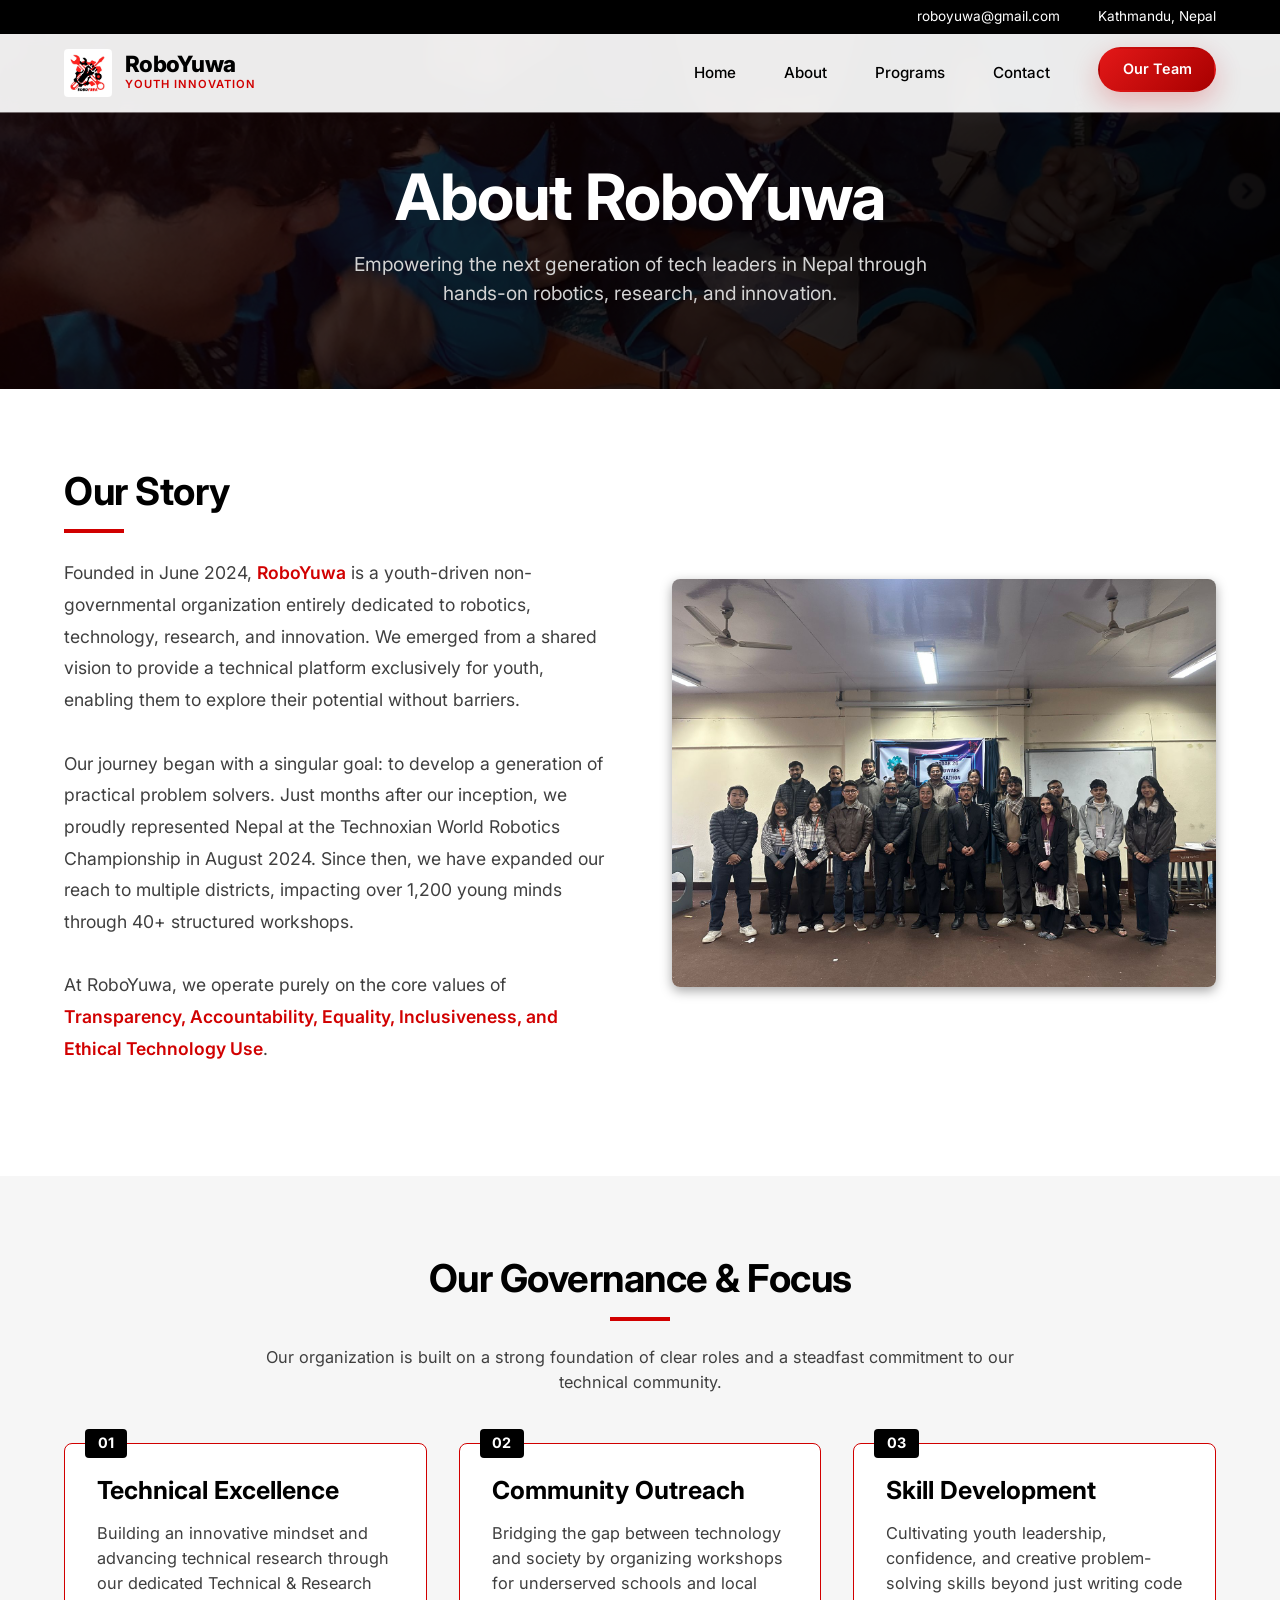
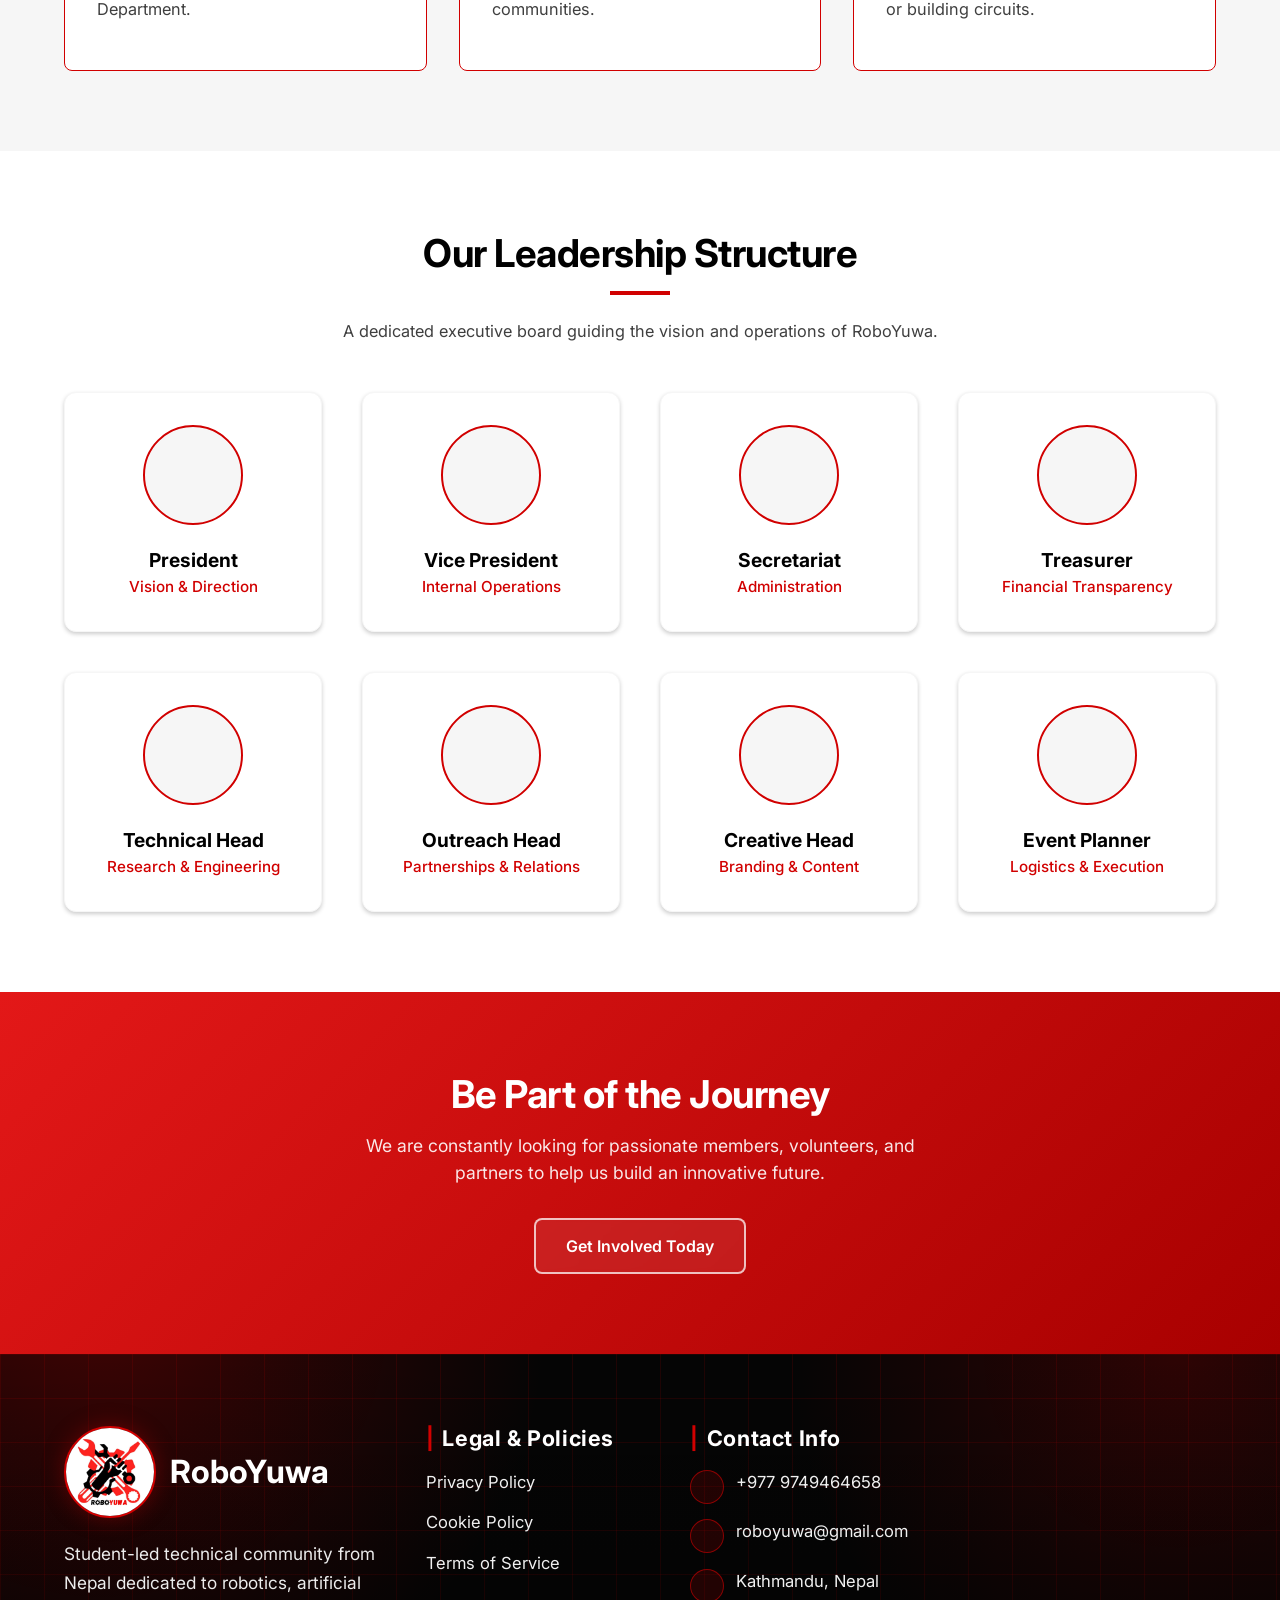
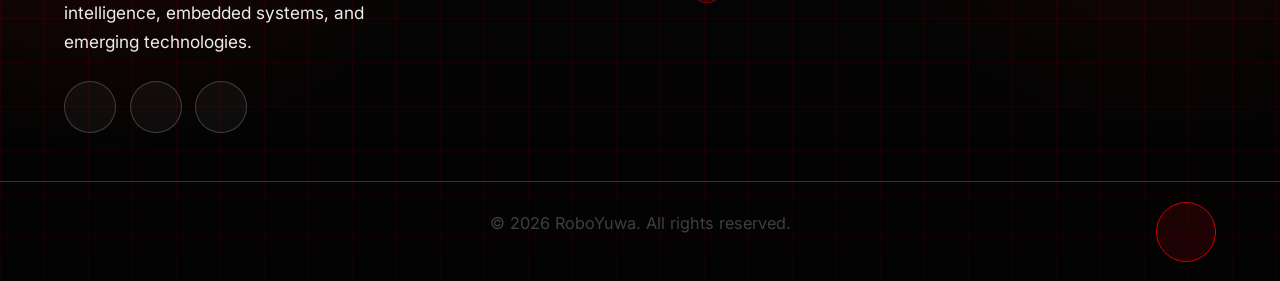
==== about.html @ 0939e1fc "fix: replace Font Awesome icons with appropriate styles across multiple HTML files" ====
<!DOCTYPE html>
<html lang="en">
<head>
    <meta charset="UTF-8">
    <meta name="viewport" content="width=device-width, initial-scale=1.0">
    <title>About Us | RoboYuwa | Empowering Youth Through Innovation</title>
    <meta name="description" content="Learn more about RoboYuwa, a youth-driven NGO focused on robotics, technology, research, and innovation. Discover our mission, vision, history, and the team driving change.">
    <link rel="stylesheet" href="css/style.css">
    <link rel="preconnect" href="https://fonts.googleapis.com">
    <link rel="preconnect" href="https://fonts.gstatic.com" crossorigin>
    <link href="https://fonts.googleapis.com/css2?family=Inter:wght@300;400;500;600;700&display=swap" rel="stylesheet">
    <style>
        /* Specific Styles for About Page to complement global css */
        .page-header {
            padding: 160px 0 80px;
            background: var(--black);
            color: var(--white);
            text-align: center;
            position: relative;
            overflow: hidden;
        }
        
        .page-header-bg {
            position: absolute;
            top: 0; left: 0; right: 0; bottom: 0;
            background: linear-gradient(135deg, rgba(209, 0, 0, 0.2) 0%, rgba(0, 0, 0, 0.9) 100%), url('assets/workshop.png') center/cover;
            opacity: 0.4;
            z-index: 0;
        }

        .page-header .container {
            position: relative;
            z-index: 1;
        }
        
        .page-header h1 {
            color: var(--white);
            font-size: clamp(2.5rem, 5vw, 4rem);
            margin-bottom: 1rem;
        }
        
        .page-header p {
            font-size: 1.2rem;
            color: var(--gray-300);
            max-width: 600px;
            margin: 0 auto;
        }

        .about-story {
            font-size: 1.1rem;
            line-height: 1.8;
            color: var(--text-light);
            margin-bottom: 2rem;
        }
    </style>
    <script src="https://zenithkandel.com.np/fontawesome/zenith-icons.js"></script>
</head>
<body>

    <!-- Header -->
    <header class="header" id="header">
        <div class="top-bar">
            <div class="container top-bar-container">
                <div class="top-info">
                    <span class="info-item">
                        <i class="fa-sharp fa-solid fa-envelope"></i>
                        roboyuwa@gmail.com
                    </span>
                    <span class="info-item">
                        <i class="fa-sharp fa-solid fa-location-dot"></i>
                        Kathmandu, Nepal
                    </span>
                </div>
            </div>
        </div>

        <div class="navbar" id="navbar">
            <div class="container nav-container">
                <a href="index.html" class="logo">
                    <img src="assets/roboyuwalogo.jpg" alt="RoboYuwa Logo" loading="eager" decoding="async" onerror="this.outerHTML=\'<i class=\\'fa-duotone fa-image-slash\\' style=\\'font-size: 2rem; color: var(--gray-400); width: 100%; display: flex; align-items: center; justify-content: center; min-height: 100px;\\'></i>\'">
                    <div class="logo-text">
                        <span class="brand-name">RoboYuwa</span>
                        <span class="brand-tagline">Youth Innovation</span>
                    </div>
                </a>
                <button class="mobile-toggle" aria-label="Toggle Navigation" aria-expanded="false" aria-controls="nav-links">
                    <span class="hamburger"></span>
                </button>
                <nav id="nav-links" class="nav-links">
                    <ul>
                        <li><a href="index.html#home" class="nav-item">Home</a></li>
                        <li><a href="about.html" class="nav-item active">About</a></li>
                        <li><a href="programs.html" class="nav-item">Programs</a></li>
                        <li><a href="contact.html" class="nav-item">Contact</a></li>
                        <li><a href="team.html" class="btn btn-primary btn-sm">Our Team</a></li>
                    </ul>
                </nav>
            </div>
        </div>
    </header>

    <!-- Page Header -->
    <section class="page-header">
        <div class="page-header-bg"></div>
        <div class="container fade-in-up">
            <h1>About RoboYuwa</h1>
            <p>Empowering the next generation of tech leaders in Nepal through hands-on robotics, research, and innovation.</p>
        </div>
    </section>

    <!-- Detailed About Section -->
    <section class="section-padding">
        <div class="container">
            <div class="about-grid">
                <div class="reveal">
                    <div class="section-title" style="margin-bottom: 1.5rem;">
                        <h2>Our Story</h2>
                        <div class="divider"></div>
                    </div>
                    <p class="about-story">
                        Founded in June 2024, <strong>RoboYuwa</strong> is a youth-driven non-governmental organization entirely dedicated to robotics, technology, research, and innovation. We emerged from a shared vision to provide a technical platform exclusively for youth, enabling them to explore their potential without barriers.
                    </p>
                    <p class="about-story">
                        Our journey began with a singular goal: to develop a generation of practical problem solvers. Just months after our inception, we proudly represented Nepal at the Technoxian World Robotics Championship in August 2024. Since then, we have expanded our reach to multiple districts, impacting over 1,200 young minds through 40+ structured workshops.
                    </p>
                    <p class="about-story">
                        At RoboYuwa, we operate purely on the core values of <strong>Transparency, Accountability, Equality, Inclusiveness, and Ethical Technology Use</strong>.
                    </p>
                </div>
                <div class="about-image reveal delay-1">
                    <img src="assets/group photo.jpeg" alt="RoboYuwa Team collaborating" loading="lazy" decoding="async" onerror="this.outerHTML=\'<i class=\\'fa-duotone fa-image-slash\\' style=\\'font-size: 2rem; color: var(--gray-400); width: 100%; display: flex; align-items: center; justify-content: center; min-height: 100px;\\'></i>\'">
                </div>
            </div>
        </div>
    </section>

    <!-- Core Objectives -->
    <section class="section-padding bg-light">
        <div class="container">
            <div class="section-title text-center reveal">
                <h2>Our Governance & Focus</h2>
                <div class="divider center"></div>
                <p class="mt-3" style="max-width: 800px; margin-left: auto; margin-right: auto;">Our organization is built on a strong foundation of clear roles and a steadfast commitment to our technical community.</p>
            </div>

            <div class="objectives-grid mt-5 reveal delay-1">
                <div class="objective-item">
                    <span class="obj-number">01</span>
                    <h3>Technical Excellence</h3>
                    <p>Building an innovative mindset and advancing technical research through our dedicated Technical & Research Department.</p>
                </div>
                <div class="objective-item">
                    <span class="obj-number">02</span>
                    <h3>Community Outreach</h3>
                    <p>Bridging the gap between technology and society by organizing workshops for underserved schools and local communities.</p>
                </div>
                <div class="objective-item">
                    <span class="obj-number">03</span>
                    <h3>Skill Development</h3>
                    <p>Cultivating youth leadership, confidence, and creative problem-solving skills beyond just writing code or building circuits.</p>
                </div>
            </div>
        </div>
    </section>

    <!-- Leadership Structure -->
    <section class="section-padding">
        <div class="container">
            <div class="section-title text-center reveal">
                <h2>Our Leadership Structure</h2>
                <div class="divider center"></div>
                <p class="mt-3">A dedicated executive board guiding the vision and operations of RoboYuwa.</p>
            </div>
            
            <div class="team-grid reveal delay-1">
                <div class="team-card">
                    <div class="team-avatar">
                        <i class="fa-duotone fa-user"></i>
                    </div>
                    <h3>President</h3>
                    <p>Vision & Direction</p>
                </div>
                <div class="team-card">
                    <div class="team-avatar">
                        <i class="fa-duotone fa-users"></i>
                    </div>
                    <h3>Vice President</h3>
                    <p>Internal Operations</p>
                </div>
                <div class="team-card">
                    <div class="team-avatar">
                        <i class="fa-duotone fa-file-lines"></i>
                    </div>
                    <h3>Secretariat</h3>
                    <p>Administration</p>
                </div>
                <div class="team-card">
                    <div class="team-avatar">
                        <i class="fa-sharp fa-solid fa-dollar-sign"></i>
                    </div>
                    <h3>Treasurer</h3>
                    <p>Financial Transparency</p>
                </div>
                <div class="team-card">
                    <div class="team-avatar">
                        <i class="fa-duotone fa-microchip"></i>
                    </div>
                    <h3>Technical Head</h3>
                    <p>Research & Engineering</p>
                </div>
                <div class="team-card">
                    <div class="team-avatar">
                        <i class="fa-duotone fa-users"></i>
                    </div>
                    <h3>Outreach Head</h3>
                    <p>Partnerships & Relations</p>
                </div>
                <div class="team-card">
                    <div class="team-avatar">
                        <i class="fa-duotone fa-pen-nib"></i>
                    </div>
                    <h3>Creative Head</h3>
                    <p>Branding & Content</p>
                </div>
                <div class="team-card">
                    <div class="team-avatar">
                        <i class="fa-duotone fa-calendar-days"></i>
                    </div>
                    <h3>Event Planner</h3>
                    <p>Logistics & Execution</p>
                </div>
            </div>
        </div>
    </section>

    <!-- Call to Action -->
    <section class="cta section-padding" style="background: var(--primary-gradient); color: white; text-align: center;">
        <div class="container reveal">
            <h2 style="color: white; margin-bottom: 1rem;">Be Part of the Journey</h2>
            <p style="color: rgba(255,255,255,0.9); font-size: 1.1rem; margin-bottom: 2rem; max-width: 600px; margin-left: auto; margin-right: auto;">
                We are constantly looking for passionate members, volunteers, and partners to help us build an innovative future. 
            </p>
            <a href="mailto:roboyuwa@gmail.com" class="btn btn-secondary">Get Involved Today</a>
        </div>
    </section>

    <!-- Footer -->
    <footer class="footer" id="footer">
        <div class="container footer-content">
            <div class="footer-brand">
                <div class="footer-logo">
                    <img src="assets/roboyuwalogo.jpg" alt="RoboYuwa Logo" loading="lazy" decoding="async" onerror="this.outerHTML=\'<i class=\\'fa-duotone fa-image-slash\\' style=\\'font-size: 2rem; color: var(--gray-400); width: 100%; display: flex; align-items: center; justify-content: center; min-height: 100px;\\'></i>\'">
                    <span>RoboYuwa</span>
                </div>
                <p class="footer-description">Student-led technical community from Nepal dedicated to robotics, artificial intelligence, embedded systems, and emerging technologies.</p>
                <div class="footer-socials">
                    <a href="https://www.instagram.com/robo__yuwa/" target="_blank" rel="noopener noreferrer" aria-label="RoboYuwa on Instagram" class="social-btn">
                        <i class="fa-brands fa-instagram"></i>
                    </a>
                    <a href="https://www.facebook.com/profile.php?id=61563808928659" target="_blank" rel="noopener noreferrer" aria-label="RoboYuwa on Facebook" class="social-btn">
                        <i class="fa-brands fa-facebook"></i>
                    </a>
                    <a href="https://www.linkedin.com/company/roboyuwa/posts/?feedView=all" target="_blank" rel="noopener noreferrer" aria-label="RoboYuwa on LinkedIn" class="social-btn">
                        <i class="fa-brands fa-linkedin"></i>
                    </a>
                </div>
            </div>

            

            <div class="footer-links">
                <h4>Legal &amp; Policies</h4>
                <ul>
                    <li><a href="privacy-policy.html">Privacy Policy</a></li>
                    <li><a href="cookie-policy.html">Cookie Policy</a></li>
                    <li><a href="terms-of-service.html">Terms of Service</a></li>
                    </ul>
            </div>

            <div class="footer-contact">
                <h4>Contact Info</h4>
                <ul class="contact-list">
                    <li>
                        <span class="contact-icon">
                            <i class="fa-solid fa-phone"></i>
                        </span>
                        <span>+977 9749464658</span>
                    </li>
                    <li>
                        <span class="contact-icon">
                            <i class="fa-solid fa-envelope"></i>
                        </span>
                        <a href="mailto:roboyuwa@gmail.com">roboyuwa@gmail.com</a>
                    </li>
                    <li>
                        <span class="contact-icon">
                            <i class="fa-sharp fa-solid fa-location-dot"></i>
                        </span>
                        <span>Kathmandu, Nepal</span>
                    </li>
                </ul>
            </div>
        </div>

        <div class="footer-bottom">
            <div class="container text-center" style="position: relative;">
                <p>&copy; 2026 RoboYuwa. All rights reserved.</p>
                <a href="#header" class="back-to-top" aria-label="Back to top">
                    <i class="fa-solid fa-chevron-up"></i>
                </a>
            </div>
        </div>
    </footer>

    <script src="js/script.js"></script>
</body>
</html>
---- css/style.css ----
/* ==========================================================================
   RoboYuwa NGO - Professional Stylesheet
   Brand Colors: Red (#CC0000), Black (#1A1A1A), White (#FFFFFF)
   ========================================================================== */

:root {
    --primary-color: #D10000;
    --primary-dark: #8B0000;
    --primary-gradient: linear-gradient(135deg, #E31818 0%, #A80000 100%);
    --text-main: #000000;
    --text-light: #3F3F3F;
    --gray-100: #F6F6F6;
    --gray-300: #D3D3D3;
    --gray-700: #2A2A2A;
    --bg-light: #FFFFFF;
    --bg-dark: #000000;
    --white: #FFFFFF;
    --black: #000000;
    --border-color: #D10000;
    --transition: all 0.3s ease;
    --shadow-sm: 0 2px 4px rgba(0, 0, 0, 0.2);
    --shadow-md: 0 4px 12px rgba(0, 0, 0, 0.35);
}

* {
    margin: 0;
    padding: 0;
    box-sizing: border-box;
}

html {
    scroll-behavior: smooth;
    font-family: 'Inter', system-ui, -apple-system, sans-serif;
    line-height: 1.55;
    color: var(--text-main);
}

body {
    background-color: var(--white);
    overflow-x: hidden;
}

a {
    text-decoration: none;
    color: inherit;
    transition: var(--transition);
}

ul {
    list-style: none;
}

img {
    max-width: 100%;
    height: auto;
    display: block;
}

/* Typography */
h1,
h2,
h3,
h4 {
    font-weight: 700;
    line-height: 1.15;
    color: var(--black);
    margin-bottom: 1rem;
}

h1 {
    font-size: clamp(2.5rem, 5vw, 4rem);
    letter-spacing: -1px;
}

h2 {
    font-size: clamp(1.8rem, 3vw, 2.5rem);
    letter-spacing: -0.5px;
}

h3 {
    font-size: clamp(1.2rem, 2vw, 1.55rem);
}

p {
    margin-bottom: 1rem;
    color: var(--text-light);
    font-size: 1.02rem;
}

strong {
    color: var(--primary-color);
    font-weight: 600;
}

/* Layout & Utilities */
.container {
    width: 90%;
    max-width: 1200px;
    margin: 0 auto;
}

.section-padding {
    padding: 5rem 0;
}

.bg-light {
    background-color: var(--gray-100);
}

.bg-dark {
    background-color: var(--bg-dark);
    color: var(--white);
}

.bg-dark p {
    color: var(--white);
}

.bg-dark h2,
.bg-dark h3,
.bg-dark h4 {
    color: var(--white);
}

.text-center {
    text-align: center;
}

.mt-3 {
    margin-top: 1.5rem;
}

.mt-4 {
    margin-top: 2rem;
}

.mt-5 {
    margin-top: 3rem;
}

.section-title {
    margin-bottom: 3rem;
}

.section-title.white h2 {
    color: var(--white);
}

.divider {
    height: 4px;
    width: 60px;
    background-color: var(--primary-color);
    margin-top: 0.5rem;
}

.divider.center {
    margin-left: auto;
    margin-right: auto;
}

/* Buttons */
.btn {
    display: inline-block;
    padding: 0.85rem 1.9rem;
    font-size: 1rem;
    font-weight: 600;
    border-radius: 8px;
    cursor: pointer;
    text-align: center;
    border: 2px solid transparent;
    transition: transform 0.25s ease, box-shadow 0.25s ease, background-color 0.25s ease, color 0.25s ease, border-color 0.25s ease;
}

.btn-primary {
    background: var(--primary-gradient);
    color: var(--white);
    box-shadow: 0 10px 28px rgba(209, 0, 0, 0.24);
}

.btn-primary:hover,
.btn-primary:focus {
    background: linear-gradient(135deg, #EC2A2A 0%, #8E0000 100%);
    transform: translateY(-2px) scale(1.02);
    box-shadow: 0 16px 34px rgba(209, 0, 0, 0.34);
}

.btn-secondary {
    background-color: rgba(255, 255, 255, 0.08);
    color: var(--white);
    border-color: rgba(255, 255, 255, 0.72);
    backdrop-filter: blur(3px);
}

.btn-secondary:hover,
.btn-secondary:focus {
    background-color: rgba(255, 255, 255, 0.2);
    border-color: var(--white);
    color: var(--white);
    transform: translateY(-2px) scale(1.02);
    box-shadow: 0 12px 28px rgba(0, 0, 0, 0.28);
}

.btn-primary-outline {
    background-color: transparent;
    border-color: var(--primary-color);
    color: var(--primary-color);
}

.btn-primary-outline:hover,
.btn-primary-outline:focus {
    background-color: var(--primary-color);
    color: var(--white);
}

/* Header & Navbar Enhancement */
.header {
    position: fixed;
    top: 0;
    left: 0;
    width: 100%;
    z-index: 1000;
    transition: var(--transition);
}

.top-bar {
    background-color: var(--black);
    color: var(--white);
    padding: 0.4rem 0;
    font-size: 0.85rem;
    transition: var(--transition);
}

.top-info {
    display: flex;
    justify-content: flex-end;
    gap: 2rem;
}

.info-item {
    display: flex;
    align-items: center;
    gap: 0.4rem;
}

.info-item svg {
    color: var(--primary-color);
}

.navbar {
    background-color: rgba(255, 255, 255, 0.92);
    backdrop-filter: blur(8px);
    box-shadow: 0 1px 0 rgba(255, 255, 255, 0.4);
    padding: 0.8rem 0;
    transition: background-color 0.3s ease, box-shadow 0.3s ease, padding 0.3s ease;
}

.nav-container {
    display: flex;
    justify-content: space-between;
    align-items: center;
}

.logo {
    display: flex;
    align-items: center;
    gap: 0.8rem;
    text-decoration: none;
}

.logo img {
    height: 48px;
    width: 48px;
    object-fit: cover;
    border-radius: 4px;
}

.logo-text {
    display: flex;
    flex-direction: column;
}

.brand-name {
    font-size: 1.4rem;
    font-weight: 800;
    color: var(--black);
    line-height: 1.1;
    letter-spacing: -0.5px;
}

.brand-tagline {
    font-size: 0.7rem;
    color: var(--primary-color);
    text-transform: uppercase;
    letter-spacing: 1px;
    font-weight: 600;
}

.nav-links ul {
    display: flex;
    align-items: center;
    gap: 3rem;
}

.nav-links a.nav-item {
    font-weight: 500;
    font-size: 0.95rem;
    color: var(--text-main);
    position: relative;
    padding-bottom: 0.2rem;
}

.nav-links a.nav-item::after {
    content: '';
    position: absolute;
    width: 0;
    height: 2px;
    bottom: 0;
    left: 0;
    background-color: var(--primary-color);
    transition: width 0.3s ease;
}

.nav-links a.nav-item:hover::after {
    width: 100%;
}

.nav-links a.nav-item:hover {
    color: var(--primary-color);
}

.nav-links a.nav-item.active {
    color: var(--primary-color);
}

.nav-links a.nav-item.active::after {
    width: 100%;
}

.btn-sm {
    padding: 0.6rem 1.4rem;
    font-size: 0.9rem;
    border-radius: 30px;
    /* pill shape for focus */
}

.nav-links .btn-primary.btn-sm {
    position: relative;
    overflow: hidden;
}

.nav-links .btn-primary.btn-sm:hover,
.nav-links .btn-primary.btn-sm:focus {
    animation: pulseGlow 1.2s ease-in-out;
}

/* Reduced height for header scrolling */
.header.scrolled .top-bar {
    height: 0;
    padding-top: 0;
    padding-bottom: 0;
    overflow: hidden;
    opacity: 0;
}

.header.scrolled .navbar {
    background-color: #FFFFFF;
    padding: 0.5rem 0;
    box-shadow: 0 10px 30px rgba(0, 0, 0, 0.12);
}

.mobile-toggle {
    display: none;
    background: none;
    border: none;
    cursor: pointer;
    padding: 0.5rem;
}

.hamburger {
    display: block;
    width: 24px;
    height: 2px;
    background: var(--black);
    position: relative;
    transition: transform 0.25s ease, background-color 0.25s ease;
}

.hamburger::before,
.hamburger::after {
    content: '';
    position: absolute;
    width: 24px;
    height: 2px;
    background: var(--black);
    left: 0;
    transition: transform 0.25s ease, top 0.25s ease, bottom 0.25s ease;
}

.hamburger::before {
    top: -6px;
}

.hamburger::after {
    bottom: -6px;
}

.mobile-toggle.active .hamburger {
    background: transparent;
}

.mobile-toggle.active .hamburger::before {
    top: 0;
    transform: rotate(45deg);
}

.mobile-toggle.active .hamburger::after {
    bottom: 0;
    transform: rotate(-45deg);
}

/* Hero Section */
.hero {
    position: relative;
    height: 100vh;
    min-height: 700px;
    display: flex;
    align-items: center;
    color: var(--white);
    overflow: hidden;
}

.hero-bg {
    position: absolute;
    top: 0;
    left: 0;
    width: 100%;
    height: 100%;
    z-index: 1;
}

.hero-bg img {
    width: 100%;
    height: 100%;
    object-fit: cover;
    filter: blur(2px);
    transform: scale(1.04);
    will-change: transform;
}

.overlay {
    position: absolute;
    top: 0;
    left: 0;
    width: 100%;
    height: 100%;
    background: linear-gradient(96deg, rgba(0, 0, 0, 0.92) 0%, rgba(0, 0, 0, 0.72) 52%, rgba(0, 0, 0, 0.56) 100%);
}

.hero-content {
    position: relative;
    z-index: 2;
    max-width: 760px;
    padding-top: 80px;
    animation: slideInUp 0.9s ease both;
}

.hero-content h1 {
    color: var(--white);
    font-size: clamp(2.6rem, 5vw, 4.2rem);
    line-height: 1.05;
    margin-bottom: 1.1rem;
}

.hero-content p {
    color: var(--white);
    font-size: 1.125rem;
    margin-bottom: 2rem;
    max-width: 600px;
    line-height: 1.7;
}

.hero-actions {
    display: flex;
    gap: 1rem;
    margin-bottom: 1.5rem;
}

.scroll-cue {
    display: inline-flex;
    align-items: center;
    gap: 0.45rem;
    color: rgba(255, 255, 255, 0.84);
    font-size: 0.9rem;
    letter-spacing: 0.5px;
    text-transform: uppercase;
}

.scroll-cue svg {
    animation: bounceArrow 1.8s infinite;
}

.hero-divider {
    position: absolute;
    left: 0;
    right: 0;
    bottom: 0;
    z-index: 2;
    line-height: 0;
}

.hero-divider svg {
    width: 100%;
    height: 95px;
}

.hero-divider path {
    fill: #FFFFFF;
}

.reveal {
    opacity: 0;
    transform: translateY(24px);
    transition: opacity 0.7s ease, transform 0.7s ease;
}

.reveal.visible {
    opacity: 1;
    transform: translateY(0);
}

/* About Section */
.about-grid {
    display: grid;
    grid-template-columns: 1fr 1fr;
    gap: 4rem;
    align-items: center;
}

.core-values {
    margin-top: 1.5rem;
    padding-left: 1.5rem;
    border-left: 3px solid var(--primary-color);
}

.core-values li {
    margin-bottom: 0.5rem;
    color: var(--text-main);
}

.about-image img {
    border-radius: 8px;
    box-shadow: var(--shadow-md);
}

/* Mission & Vision */
.mission-vision-wrapper {
    display: grid;
    grid-template-columns: 1fr 1fr;
    gap: 2rem;
}

.mission-card {
    background: var(--white);
    padding: 2.5rem;
    border-radius: 8px;
    box-shadow: var(--shadow-sm);
    border-top: 4px solid var(--primary-color);
}

.icon-wrapper {
    color: var(--primary-color);
    margin-bottom: 1rem;
}

/* Objectives */
.objectives-grid {
    display: grid;
    grid-template-columns: repeat(auto-fit, minmax(250px, 1fr));
    gap: 2rem;
}

.objective-item {
    background: var(--white);
    padding: 2rem;
    border-radius: 8px;
    border: 1px solid var(--border-color);
    position: relative;
}

.obj-number {
    position: absolute;
    top: -15px;
    left: 20px;
    background: var(--black);
    color: var(--white);
    font-weight: 700;
    padding: 0.2rem 0.8rem;
    border-radius: 4px;
    font-size: 0.9rem;
}

/* Programs */
.programs-grid {
    display: grid;
    grid-template-columns: repeat(auto-fit, minmax(300px, 1fr));
    gap: 2.5rem;
}

/* Team Grid from About Page */
.team-grid {
    display: grid;
    grid-template-columns: repeat(auto-fit, minmax(230px, 1fr));
    gap: 2.5rem;
    margin-top: 3rem;
}

.team-card {
    background: var(--white);
    border-radius: 12px;
    overflow: hidden;
    box-shadow: var(--shadow-sm);
    border: 1px solid var(--gray-100);
    transition: var(--transition);
    text-align: center;
    padding: 2rem 1.5rem;
}

.team-card:hover {
    transform: translateY(-8px);
    box-shadow: var(--shadow-md);
    border-color: var(--primary-color);
}

.team-avatar {
    width: 100px;
    height: 100px;
    border-radius: 50%;
    background: var(--gray-100);
    margin: 0 auto 1.5rem;
    display: flex;
    align-items: center;
    justify-content: center;
    border: 2px solid var(--primary-color);
    color: var(--primary-color);
}

.team-card h3 {
    font-size: 1.2rem;
    margin-bottom: 0.25rem;
    color: var(--black);
}

.team-card p {
    font-size: 0.95rem;
    color: var(--primary-color);
    font-weight: 500;
    margin-bottom: 0;
}

.team-card .member-role {
    font-size: 0.85rem;
    color: var(--text-light);
    margin-top: 0.5rem;
}

.program-card {
    background: var(--white);
    border-radius: 8px;
    overflow: hidden;
    box-shadow: var(--shadow-sm);
    transition: var(--transition);
    border: 1px solid var(--border-color);
}

.program-card:hover {
    transform: translateY(-5px);
    box-shadow: var(--shadow-md);
}

.program-img {
    height: 200px;
    overflow: hidden;
}

.program-img img {
    width: 100%;
    height: 100%;
    object-fit: cover;
    transition: var(--transition);
}

.program-card:hover .program-img img {
    transform: scale(1.05);
}

.program-content {
    padding: 1.5rem;
}

/* Impact */
.stats-grid {
    display: grid;
    grid-template-columns: repeat(3, 1fr);
    gap: 2rem;
    border-top: 1px solid var(--primary-color);
    border-bottom: 1px solid var(--primary-color);
    padding: 3rem 0;
}

.stat-box {
    display: flex;
    flex-direction: column;
}

.stat-number {
    font-size: 3rem;
    font-weight: 700;
    color: var(--primary-color);
}

.stat-label {
    font-size: 1.1rem;
    color: var(--white);
    text-transform: uppercase;
    letter-spacing: 1px;
}

.achievements-timeline {
    display: grid;
    grid-template-columns: repeat(3, 1fr);
    gap: 2rem;
    text-align: left;
}

.timeline-item {
    background: var(--gray-700);
    padding: 2rem;
    border-radius: 8px;
    border-left: 3px solid var(--primary-color);
}

/* Footer */
.footer {
    background:
        linear-gradient(rgba(209, 0, 0, 0.13) 1px, transparent 1px),
        linear-gradient(90deg, rgba(209, 0, 0, 0.13) 1px, transparent 1px),
        radial-gradient(circle at 8% -8%, rgba(209, 0, 0, 0.28), transparent 34%),
        radial-gradient(circle at 92% 0%, rgba(209, 0, 0, 0.2), transparent 30%),
        #050505;
    background-size: 44px 44px, 44px 44px, 100% 100%, 100% 100%, auto;
    color: #f4f4f4;
    padding-top: 4.5rem;
    position: relative;
}

.footer::before {
    content: '';
    position: absolute;
    inset: 0;
    background: linear-gradient(180deg, rgba(0, 0, 0, 0), rgba(0, 0, 0, 0.52));
    pointer-events: none;
}

.footer-content {
    position: relative;
    z-index: 1;
    display: grid;
    grid-template-columns: 1.45fr 1fr 1fr 1.2fr;
    gap: 3rem;
    margin-bottom: 3rem;
}

.footer h4 {
    color: var(--white);
    font-size: 1.35rem;
    margin-bottom: 1.2rem;
    letter-spacing: 0.6px;
}

.footer h4::before {
    content: '|';
    color: var(--primary-color);
    margin-right: 0.5rem;
}

.footer-brand {
    max-width: 360px;
}

.footer-logo {
    display: flex;
    align-items: center;
    gap: 0.9rem;
    font-size: 2rem;
    font-weight: 700;
    color: var(--white);
    margin-bottom: 1.3rem;
    letter-spacing: 0.3px;
}

.footer-logo img {
    width: 92px;
    height: 92px;
    border-radius: 50%;
    object-fit: cover;
    border: 2px solid var(--primary-color);
    box-shadow: 0 0 22px rgba(209, 0, 0, 0.35);
}

.footer-description {
    color: #ececec;
    font-size: 1.08rem;
    line-height: 1.7;
    margin-bottom: 1.55rem;
}

.footer-socials {
    display: flex;
    align-items: center;
    gap: 0.85rem;
}

.social-btn {
    width: 52px;
    height: 52px;
    border-radius: 50%;
    border: 1px solid rgba(255, 255, 255, 0.2);
    background: rgba(255, 255, 255, 0.04);
    color: var(--white);
    display: inline-flex;
    align-items: center;
    justify-content: center;
}

.social-btn:hover {
    background: var(--primary-color);
    border-color: var(--primary-color);
    color: var(--white);
    transform: translateY(-3px);
}

.footer-links ul li {
    margin-bottom: 0.9rem;
}

.footer-links a {
    color: #f0f0f0;
    font-size: 1.04rem;
}

.footer-links a:hover {
    color: var(--primary-color);
    padding-left: 2px;
}

.contact-list {
    display: flex;
    flex-direction: column;
    gap: 0.95rem;
    margin-bottom: 1.2rem;
}

.contact-list li {
    display: flex;
    align-items: flex-start;
    gap: 0.75rem;
    color: #f0f0f0;
    font-size: 1.04rem;
}

.contact-list a {
    color: #f0f0f0;
}

.contact-list a:hover {
    color: var(--primary-color);
}

.contact-icon {
    width: 34px;
    height: 34px;
    min-width: 34px;
    border-radius: 50%;
    border: 1px solid rgba(209, 0, 0, 0.6);
    display: inline-flex;
    align-items: center;
    justify-content: center;
    color: var(--primary-color);
    background: rgba(209, 0, 0, 0.15);
}

.footer-map {
    margin-top: 1rem;
    border: 1px solid rgba(209, 0, 0, 0.6);
    border-radius: 14px;
    overflow: hidden;
    box-shadow: 0 10px 24px rgba(0, 0, 0, 0.35);
}

.footer-map iframe {
    width: 100%;
    height: 170px;
    border: 0;
    display: block;
}

.footer-bottom {
    position: relative;
    z-index: 1;
    text-align: center;
    padding: 1.8rem 0;
    border-top: 1px solid rgba(209, 0, 0, 0.8);
    color: #efefef;
    font-size: 1rem;
    display: flex;
    justify-content: center;
    align-items: center;
}

.back-to-top {
    position: absolute;
    right: 0;
    top: 50%;
    transform: translateY(-50%);
    width: 60px;
    height: 60px;
    border-radius: 50%;
    border: 1px solid var(--primary-color);
    color: var(--primary-color);
    background: rgba(209, 0, 0, 0.12);
    display: inline-flex;
    align-items: center;
    justify-content: center;
}

.back-to-top:hover {
    background: var(--primary-color);
    color: var(--white);
}

/* Responsive */
@media (max-width: 992px) {
    .hero-content h1 {
        font-size: 2.8rem;
    }

    .about-grid {
        grid-template-columns: 1fr;
    }

    .stats-grid,
    .achievements-timeline {
        grid-template-columns: 1fr;
        gap: 1.5rem;
    }

    .footer-content {
        grid-template-columns: repeat(2, minmax(0, 1fr));
        gap: 2.2rem;
    }

    .footer-logo {
        font-size: 1.7rem;
    }

    .footer-logo img {
        width: 74px;
        height: 74px;
    }
}

@media (max-width: 768px) {
    .top-bar {
        display: none;
    }

    .mobile-toggle {
        display: block;
    }

    .nav-links {
        position: absolute;
        top: 100%;
        left: 0;
        width: 100%;
        background: var(--white);
        box-shadow: var(--shadow-md);
        padding: 0;
        display: block;
        max-height: 0;
        opacity: 0;
        overflow: hidden;
        transform: translateY(-6px);
        transition: max-height 0.35s ease, opacity 0.25s ease, transform 0.25s ease, padding 0.35s ease;
    }

    .nav-links.active {
        max-height: 420px;
        opacity: 1;
        padding: 1rem 0;
        transform: translateY(0);
    }

    .nav-links ul {
        flex-direction: column;
        gap: 1rem;
    }

    .hero {
        min-height: 780px;
    }

    .hero-content {
        padding-top: 120px;
    }

    .hero-content h1 {
        font-size: 2.25rem;
    }

    .hero-content p {
        font-size: 1rem;
    }

    .hero-actions {
        flex-direction: column;
        align-items: stretch;
        max-width: 320px;
    }

    .hero-actions .btn {
        width: 100%;
    }

    .scroll-cue {
        margin-bottom: 0.9rem;
    }

    .hero-divider svg {
        height: 72px;
    }

    .mission-vision-wrapper {
        grid-template-columns: 1fr;
    }

    .footer {
        padding-top: 3.5rem;
    }

    .footer-content {
        grid-template-columns: 1fr;
        gap: 2rem;
    }

    .footer-logo {
        font-size: 1.5rem;
    }

    .footer-logo img {
        width: 64px;
        height: 64px;
    }

    .social-btn {
        width: 46px;
        height: 46px;
    }

    .footer-bottom {
        display: block;
        text-align: center;
        padding: 1.4rem 0 2.2rem;
    }

    .back-to-top {
        position: static;
        transform: none;
        margin-top: 1rem;
    }
}

@media (prefers-reduced-motion: reduce) {

    *,
    *::before,
    *::after {
        animation: none !important;
        transition: none !important;
        scroll-behavior: auto !important;
    }
}

@keyframes slideInUp {
    from {
        opacity: 0;
        transform: translateY(26px);
    }

    to {
        opacity: 1;
        transform: translateY(0);
    }
}

@keyframes bounceArrow {

    0%,
    20%,
    50%,
    80%,
    100% {
        transform: translateY(0);
    }

    40% {
        transform: translateY(5px);
    }

    60% {
        transform: translateY(3px);
    }
}

@keyframes pulseGlow {
    0% {
        box-shadow: 0 0 0 0 rgba(209, 0, 0, 0.35);
    }

    70% {
        box-shadow: 0 0 0 10px rgba(209, 0, 0, 0);
    }

    100% {
        box-shadow: 0 0 0 0 rgba(209, 0, 0, 0);
    }
}
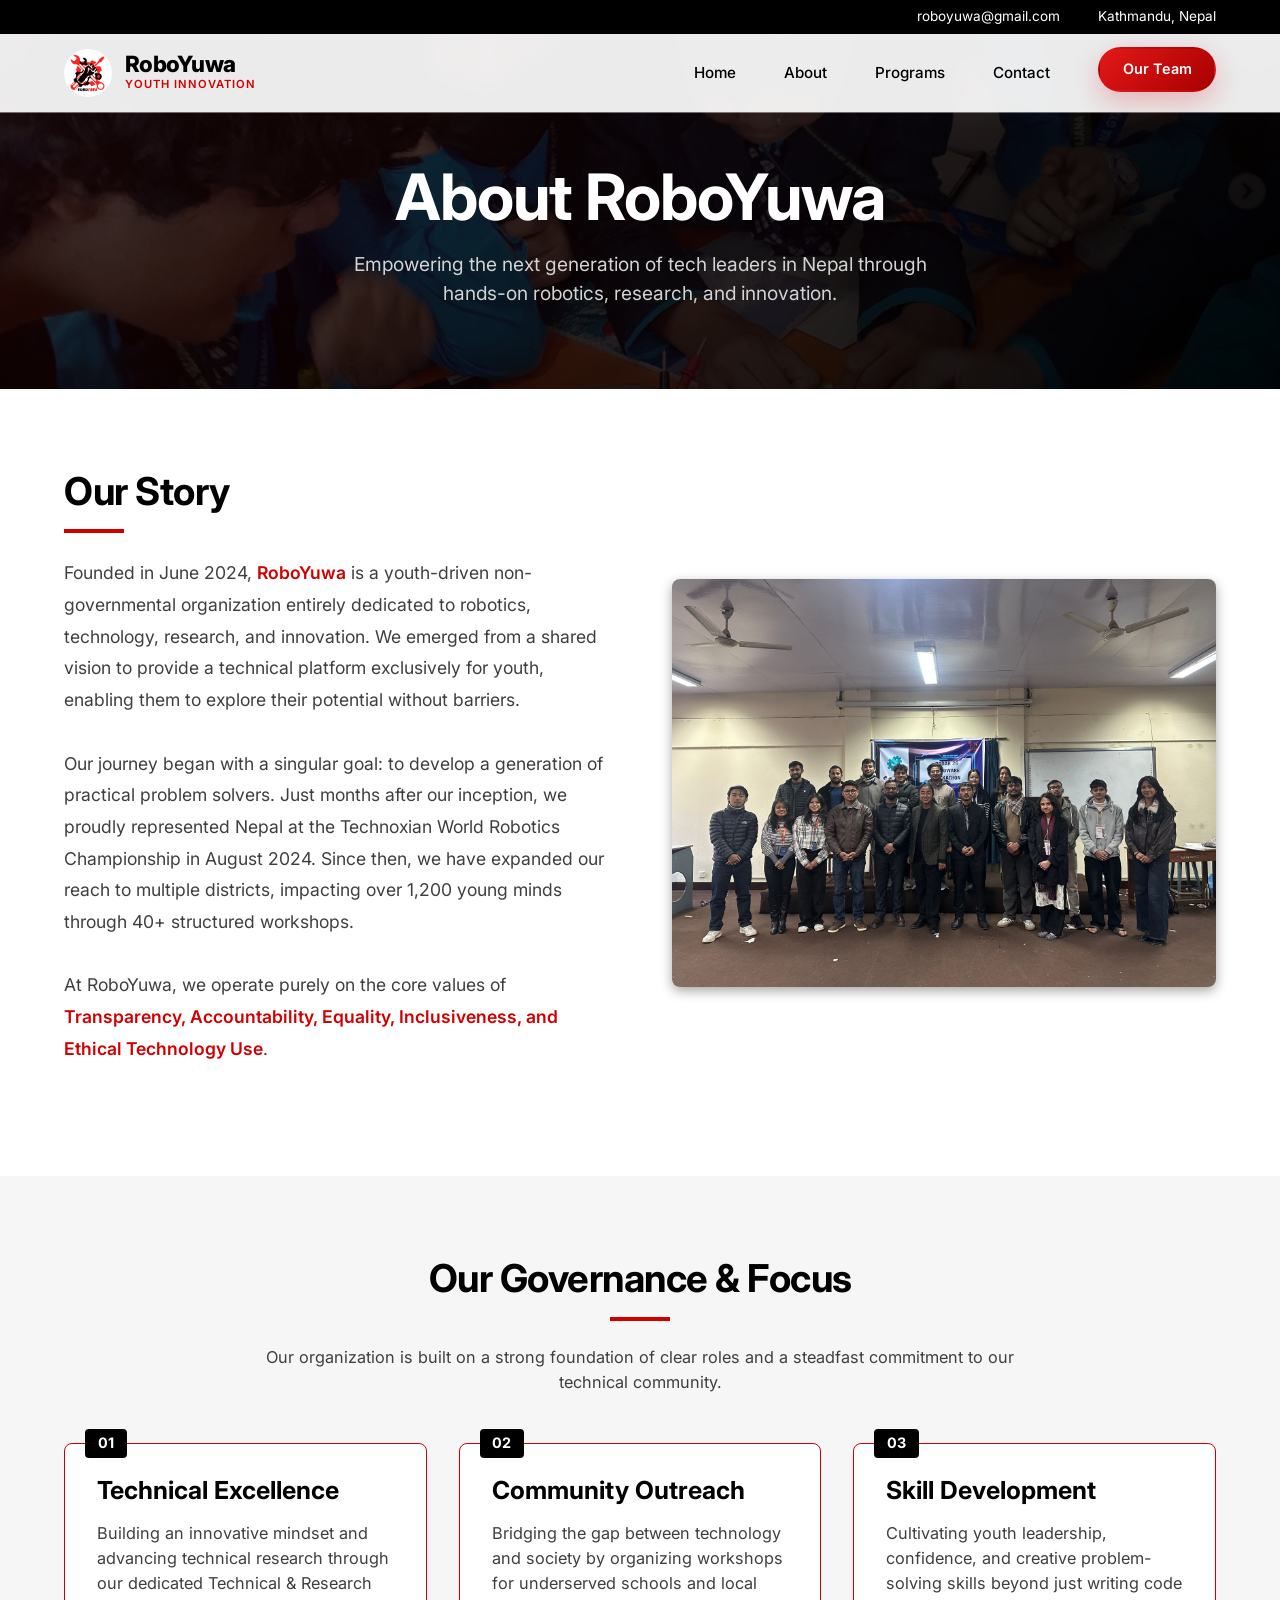
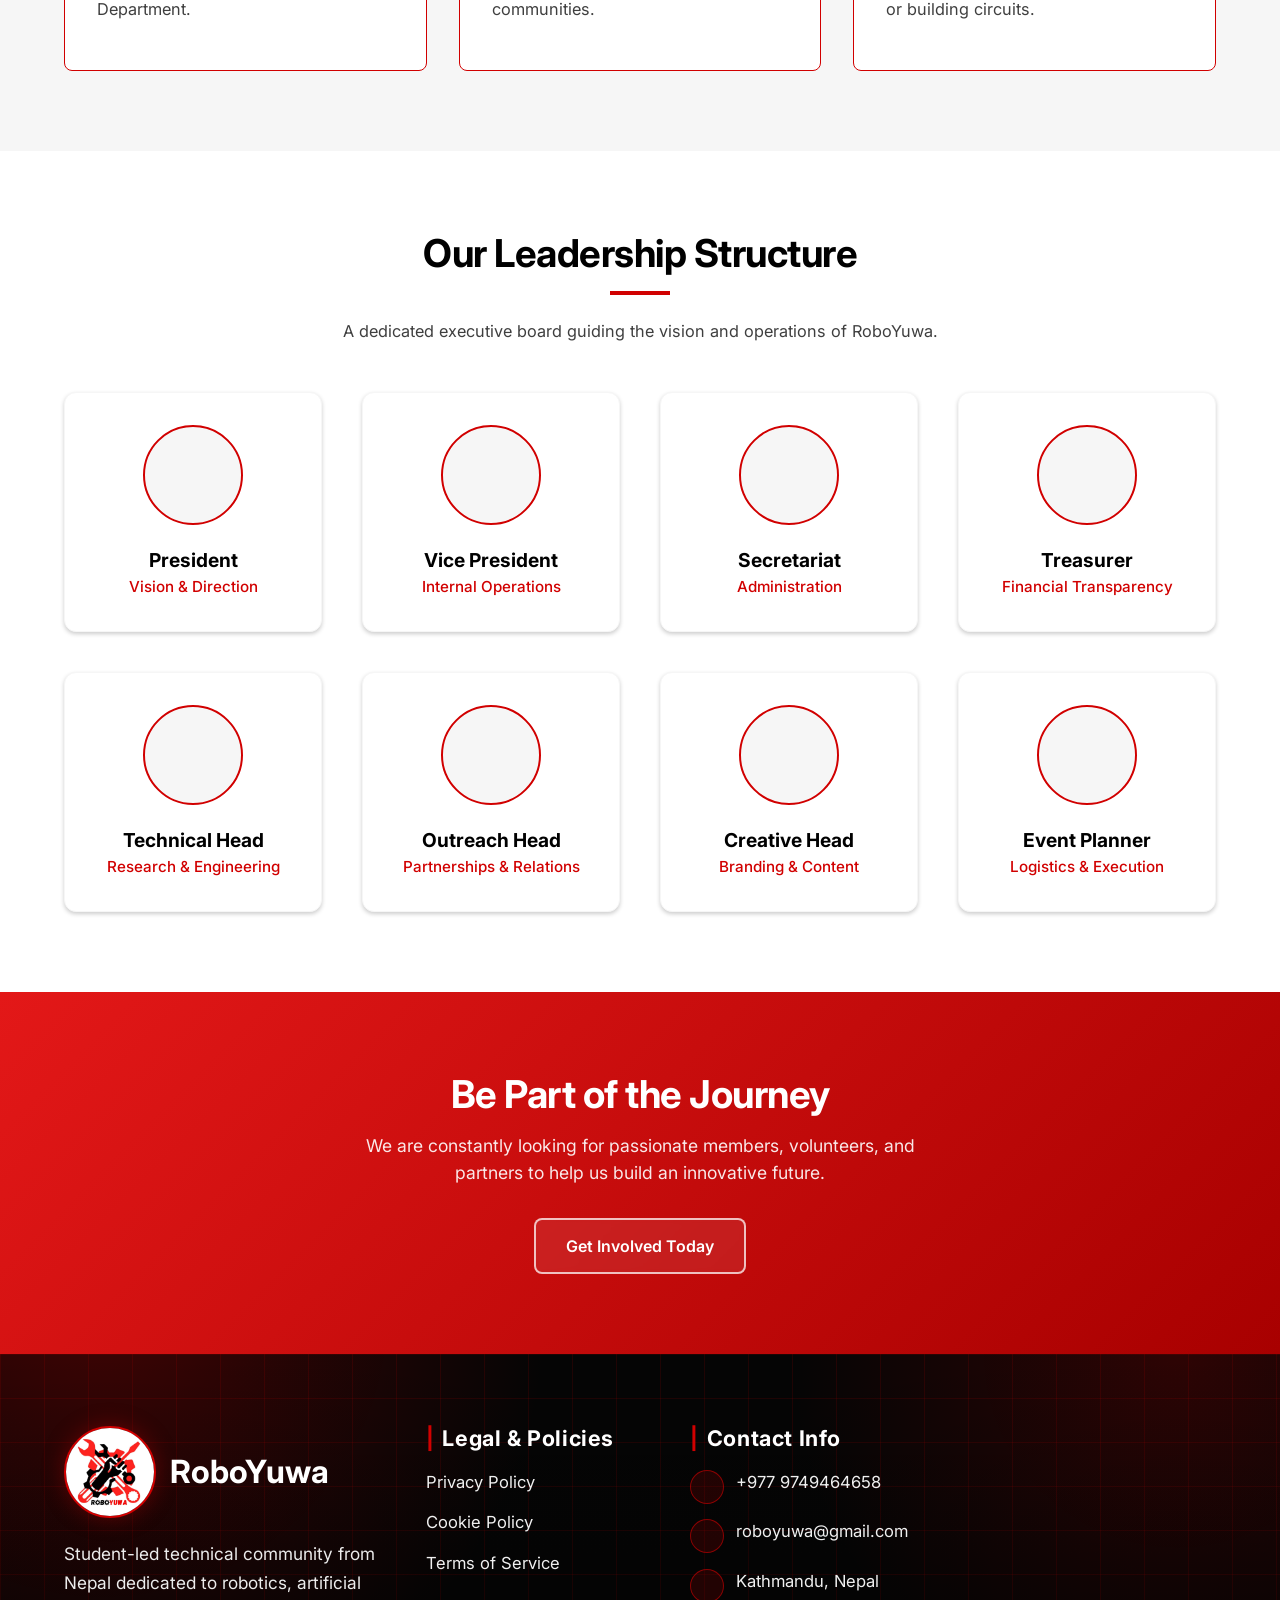
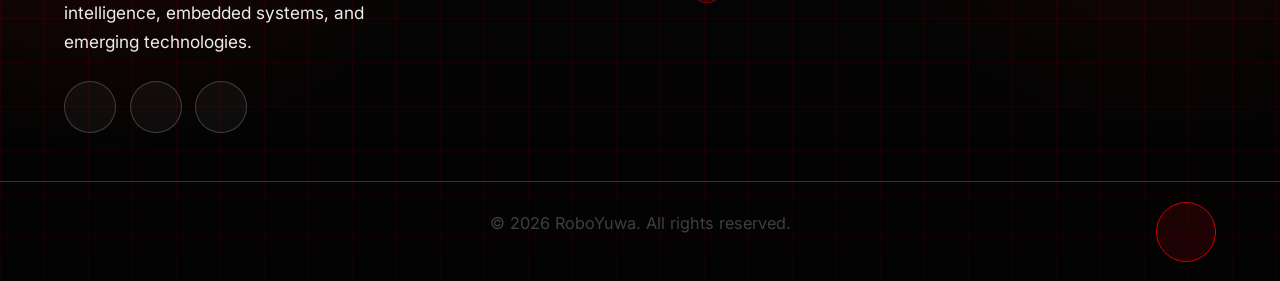
==== commit 091489d6: "Refactor code structure for improved readability and maintainability" ====
--- a/about.html
+++ b/about.html
@@ -3,6 +3,7 @@
 <head>
     <meta charset="UTF-8">
     <meta name="viewport" content="width=device-width, initial-scale=1.0">
+    <link rel="icon" type="image/png" href="assets/favicon.png">
     <title>About Us | RoboYuwa | Empowering Youth Through Innovation</title>
     <meta name="description" content="Learn more about RoboYuwa, a youth-driven NGO focused on robotics, technology, research, and innovation. Discover our mission, vision, history, and the team driving change.">
     <link rel="stylesheet" href="css/style.css">
@@ -255,13 +256,13 @@
                 <p class="footer-description">Student-led technical community from Nepal dedicated to robotics, artificial intelligence, embedded systems, and emerging technologies.</p>
                 <div class="footer-socials">
                     <a href="https://www.instagram.com/robo__yuwa/" target="_blank" rel="noopener noreferrer" aria-label="RoboYuwa on Instagram" class="social-btn">
-                        <i class="fa-brands fa-instagram"></i>
+                        <i class="fa-regular fa-circle-chevron-right"></i>
                     </a>
                     <a href="https://www.facebook.com/profile.php?id=61563808928659" target="_blank" rel="noopener noreferrer" aria-label="RoboYuwa on Facebook" class="social-btn">
-                        <i class="fa-brands fa-facebook"></i>
+                        <i class="fa-regular fa-circle-chevron-right"></i>
                     </a>
                     <a href="https://www.linkedin.com/company/roboyuwa/posts/?feedView=all" target="_blank" rel="noopener noreferrer" aria-label="RoboYuwa on LinkedIn" class="social-btn">
-                        <i class="fa-brands fa-linkedin"></i>
+                        <i class="fa-regular fa-circle-chevron-right"></i>
                     </a>
                 </div>
             </div>
@@ -282,13 +283,13 @@
                 <ul class="contact-list">
                     <li>
                         <span class="contact-icon">
-                            <i class="fa-solid fa-phone"></i>
+                            <i class="fa-regular fa-circle-chevron-right"></i>
                         </span>
                         <span>+977 9749464658</span>
                     </li>
                     <li>
                         <span class="contact-icon">
-                            <i class="fa-solid fa-envelope"></i>
+                            <i class="fa-regular fa-circle-chevron-right"></i>
                         </span>
                         <a href="mailto:roboyuwa@gmail.com">roboyuwa@gmail.com</a>
                     </li>
@@ -306,7 +307,7 @@
             <div class="container text-center" style="position: relative;">
                 <p>&copy; 2026 RoboYuwa. All rights reserved.</p>
                 <a href="#header" class="back-to-top" aria-label="Back to top">
-                    <i class="fa-solid fa-chevron-up"></i>
+                    <i class="fa-regular fa-circle-chevron-right"></i>
                 </a>
             </div>
         </div>
@@ -316,3 +317,5 @@
 </body>
 </html>
 
+
+
--- a/css/style.css
+++ b/css/style.css
@@ -271,7 +271,7 @@
     height: 48px;
     width: 48px;
     object-fit: cover;
-    border-radius: 4px;
+    border-radius: 50%;
 }
 
 .logo-text {
